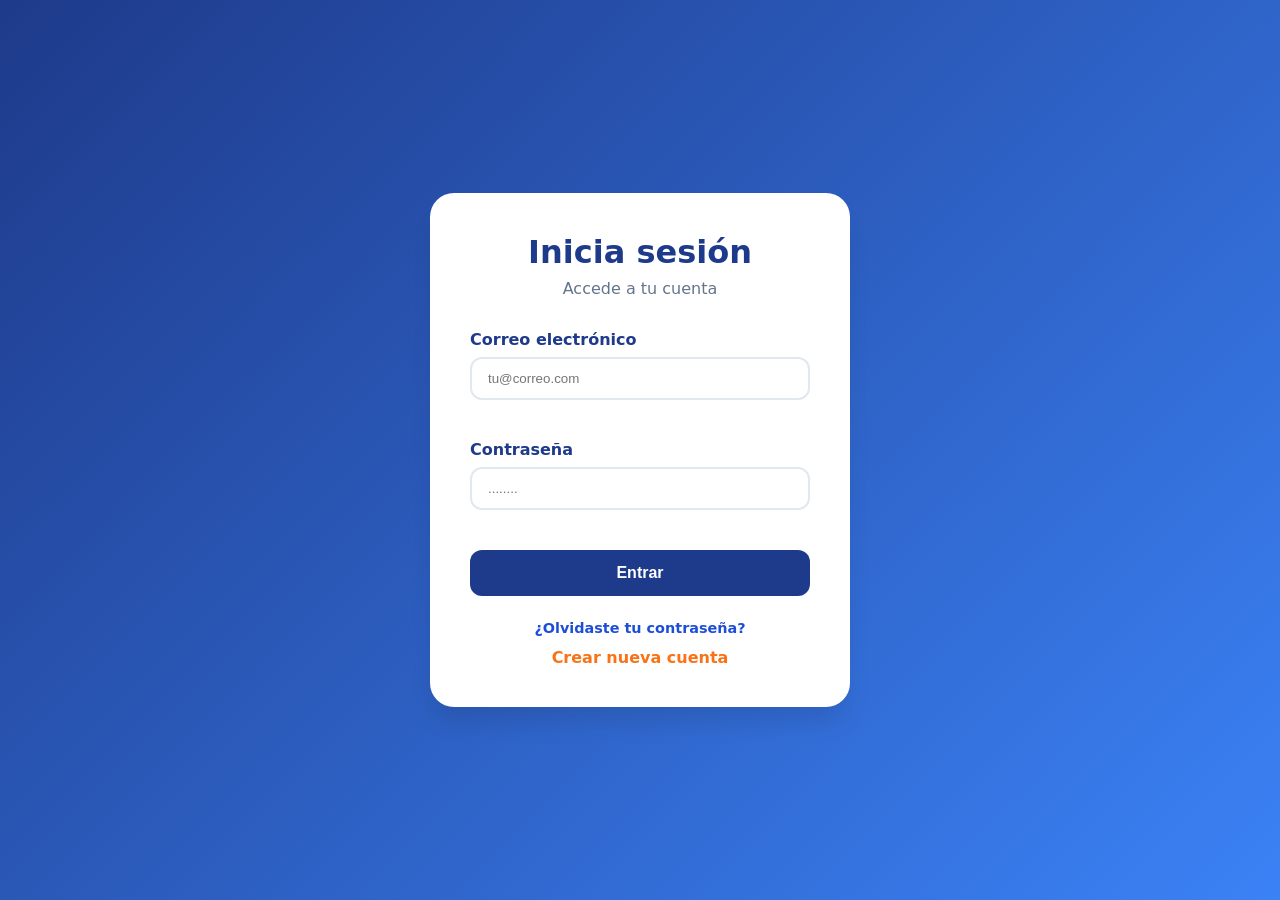
==== maqueta/login.html @ 9e7e3cd6 "Se directorio con maquetado del proyecto" ====
<!DOCTYPE html>
<html lang="es">
<head>
    <meta charset="UTF-8">
    <meta name="viewport" content="width=device-width, initial-scale=1.0">
    <title>Inicia Sesión - Turnera</title>
    <link rel="stylesheet" href="css/login.css">
  
</head>
<body class="login-page">
    <main class="login-card">
        <h1 class="login-title">Inicia sesión</h1>
        <p class="login-subtitle">Accede a tu cuenta</p>

        <form id="loginForm" novalidate>
            <div class="form-group">
                <label for="email">Correo electrónico</label>
                <input type="email" id="email" name="email" placeholder="tu@correo.com" required>
                <span class="error-message" id="emailError"></span>
            </div>

            <div class="form-group">
                <label for="password">Contraseña</label>
                <input type="password" id="password" name="password" placeholder="........" required>
                <span class="error-message" id="passwordError"></span>
            </div>

            <button type="submit" id="btnEntrar" class="btn-primary">Entrar</button>
        </form>

        <div class="login-footer">
            <a href="recuperar.html" class="link-secondary">¿Olvidaste tu contraseña?</a>
            <a href="registro.html" class="link-accent">Crear nueva cuenta</a>
        </div>
    </main>

    <script src="js/login.js"></script>
</body>
</html>
---- maqueta/css/login.css ----
:root {
    --primary-blue: #1d4ed8;
    --hover-blue: #1e40af;
    --orange-accent: #f97316;
    --error-red: #ef4444;
    --text-muted: #64748b;
}

* { box-sizing: border-box; margin: 0; padding: 0; }

.login-page {
    background: linear-gradient(135deg, #1e3a8a 0%, #3b82f6 100%);
    height: 100vh;
    display: flex;
    justify-content: center;
    align-items: center;
    font-family: 'Inter', system-ui, sans-serif;
}

.login-card {
    background: white;
    padding: 2.5rem;
    border-radius: 24px;
    width: 100%;
    max-width: 420px;
    box-shadow: 0 20px 25px -5px rgba(0, 0, 0, 0.1);
    text-align: center;
}

.login-title { color: #1e3a8a; font-size: 2rem; margin-bottom: 0.5rem; }
.login-subtitle { color: var(--text-muted); margin-bottom: 2rem; }

.form-group { text-align: left; margin-bottom: 1.25rem; }
.form-group label { display: block; color: #1e3a8a; font-weight: 600; margin-bottom: 0.5rem; }

input {
    width: 100%;
    padding: 0.75rem 1rem;
    border: 2px solid #e2e8f0;
    border-radius: 12px;
    outline: none;
    transition: border-color 0.2s;
}

input:focus { border-color: var(--primary-blue); }
input.invalid { border-color: var(--error-red); }

.error-message {
    color: var(--error-red);
    font-size: 0.75rem;
    height: 1rem;
    display: block;
    margin-top: 0.25rem;
}

.btn-primary {
    width: 100%;
    padding: 0.85rem;
    background: #1e3a8a;
    color: white;
    border: none;
    border-radius: 12px;
    font-weight: bold;
    font-size: 1rem;
    cursor: pointer;
    transition: background 0.3s;
}

.btn-primary:hover { background: var(--hover-blue); }

.login-footer { margin-top: 1.5rem; display: flex; flex-direction: column; gap: 0.75rem; }

.link-secondary { color: var(--primary-blue); text-decoration: none; font-size: 0.9rem; font-weight: 600; }
.link-accent { color: var(--orange-accent); text-decoration: none; font-weight: bold; }
.link-accent:hover { text-decoration: underline; }
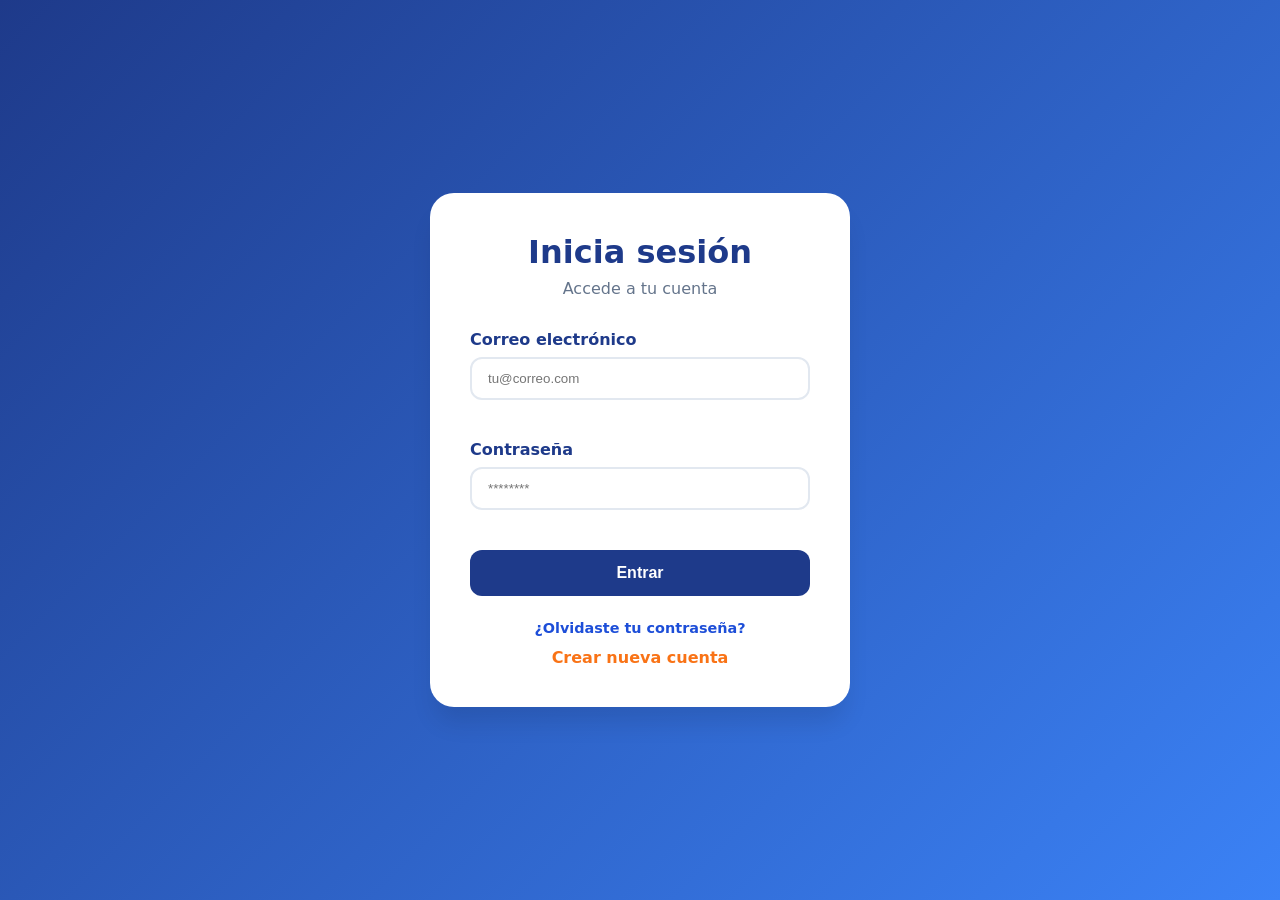
==== commit 7bafa348: "se actualiza maqueta" ====
--- a/maqueta/login.html
+++ b/maqueta/login.html
@@ -1,39 +1,120 @@
 <!DOCTYPE html>
 <html lang="es">
+
 <head>
+
     <meta charset="UTF-8">
+
     <meta name="viewport" content="width=device-width, initial-scale=1.0">
+
     <title>Inicia Sesión - Turnera</title>
+
+    <!-- CSS -->
     <link rel="stylesheet" href="css/login.css">
-  
+
 </head>
+
 <body class="login-page">
+
     <main class="login-card">
+
+        <!-- Título -->
         <h1 class="login-title">Inicia sesión</h1>
-        <p class="login-subtitle">Accede a tu cuenta</p>
 
+        <p class="login-subtitle">
+            Accede a tu cuenta
+        </p>
+
+        <!-- Formulario -->
         <form id="loginForm" novalidate>
+
+            <!-- Email -->
             <div class="form-group">
-                <label for="email">Correo electrónico</label>
-                <input type="email" id="email" name="email" placeholder="tu@correo.com" required>
-                <span class="error-message" id="emailError"></span>
+
+                <label for="email">
+                    Correo electrónico
+                </label>
+
+                <input
+                    type="email"
+                    id="email"
+                    name="email"
+                    placeholder="tu@correo.com"
+                    required
+                >
+
+                <span
+                    class="error-message"
+                    id="emailError"
+                ></span>
+
             </div>
 
+            <!-- Password -->
             <div class="form-group">
-                <label for="password">Contraseña</label>
-                <input type="password" id="password" name="password" placeholder="........" required>
-                <span class="error-message" id="passwordError"></span>
+
+                <label for="password">
+                    Contraseña
+                </label>
+
+                <input
+                    type="password"
+                    id="password"
+                    name="password"
+                    placeholder="********"
+                    required
+                >
+
+                <span
+                    class="error-message"
+                    id="passwordError"
+                ></span>
+
             </div>
 
-            <button type="submit" id="btnEntrar" class="btn-primary">Entrar</button>
+            <!-- Botón -->
+            <button
+                type="submit"
+                id="btnEntrar"
+                class="btn-primary"
+            >
+                Entrar
+            </button>
+
         </form>
 
+        <!-- Links -->
         <div class="login-footer">
-            <a href="recuperar.html" class="link-secondary">¿Olvidaste tu contraseña?</a>
-            <a href="registro.html" class="link-accent">Crear nueva cuenta</a>
+
+            <a
+                href="recuperar.html"
+                class="link-secondary"
+            >
+                ¿Olvidaste tu contraseña?
+            </a>
+
+            <a
+                href="registro.html"
+                class="link-accent"
+            >
+                Crear nueva cuenta
+            </a>
+
         </div>
+
     </main>
 
+    <!-- JS -->
     <script src="js/login.js"></script>
+
 </body>
-</html>+
+</html>
+
+
+
+
+
+
+
+
--- a/maqueta/css/login.css
+++ b/maqueta/css/login.css
@@ -1,75 +1,228 @@
 :root {
+
     --primary-blue: #1d4ed8;
+
     --hover-blue: #1e40af;
+
     --orange-accent: #f97316;
+
     --error-red: #ef4444;
+
     --text-muted: #64748b;
 }
 
-* { box-sizing: border-box; margin: 0; padding: 0; }
+/* Reset */
+
+* {
+
+    box-sizing: border-box;
+
+    margin: 0;
+
+    padding: 0;
+}
+
+/* Body */
 
 .login-page {
-    background: linear-gradient(135deg, #1e3a8a 0%, #3b82f6 100%);
+
+    background:
+        linear-gradient(
+            135deg,
+            #1e3a8a 0%,
+            #3b82f6 100%
+        );
+
     height: 100vh;
+
     display: flex;
+
     justify-content: center;
+
     align-items: center;
-    font-family: 'Inter', system-ui, sans-serif;
-}
+
+    font-family:
+        'Inter',
+        system-ui,
+        sans-serif;
+}
+
+/* Card */
 
 .login-card {
+
     background: white;
+
     padding: 2.5rem;
+
     border-radius: 24px;
+
     width: 100%;
+
     max-width: 420px;
-    box-shadow: 0 20px 25px -5px rgba(0, 0, 0, 0.1);
+
+    box-shadow:
+        0 20px 25px -5px
+        rgba(0, 0, 0, 0.1);
+
     text-align: center;
 }
 
-.login-title { color: #1e3a8a; font-size: 2rem; margin-bottom: 0.5rem; }
-.login-subtitle { color: var(--text-muted); margin-bottom: 2rem; }
-
-.form-group { text-align: left; margin-bottom: 1.25rem; }
-.form-group label { display: block; color: #1e3a8a; font-weight: 600; margin-bottom: 0.5rem; }
+/* Títulos */
+
+.login-title {
+
+    color: #1e3a8a;
+
+    font-size: 2rem;
+
+    margin-bottom: 0.5rem;
+}
+
+.login-subtitle {
+
+    color: var(--text-muted);
+
+    margin-bottom: 2rem;
+}
+
+/* Formulario */
+
+.form-group {
+
+    text-align: left;
+
+    margin-bottom: 1.25rem;
+}
+
+.form-group label {
+
+    display: block;
+
+    color: #1e3a8a;
+
+    font-weight: 600;
+
+    margin-bottom: 0.5rem;
+}
+
+/* Inputs */
 
 input {
+
     width: 100%;
+
     padding: 0.75rem 1rem;
+
     border: 2px solid #e2e8f0;
+
     border-radius: 12px;
+
     outline: none;
+
     transition: border-color 0.2s;
 }
 
-input:focus { border-color: var(--primary-blue); }
-input.invalid { border-color: var(--error-red); }
+input:focus {
+
+    border-color: var(--primary-blue);
+}
+
+input.invalid {
+
+    border-color: var(--error-red);
+}
+
+/* Errores */
 
 .error-message {
+
     color: var(--error-red);
+
     font-size: 0.75rem;
+
     height: 1rem;
+
     display: block;
+
     margin-top: 0.25rem;
 }
 
+/* Botón */
+
 .btn-primary {
+
     width: 100%;
+
     padding: 0.85rem;
+
     background: #1e3a8a;
+
     color: white;
+
     border: none;
+
     border-radius: 12px;
+
     font-weight: bold;
+
     font-size: 1rem;
+
     cursor: pointer;
+
     transition: background 0.3s;
 }
 
-.btn-primary:hover { background: var(--hover-blue); }
-
-.login-footer { margin-top: 1.5rem; display: flex; flex-direction: column; gap: 0.75rem; }
-
-.link-secondary { color: var(--primary-blue); text-decoration: none; font-size: 0.9rem; font-weight: 600; }
-.link-accent { color: var(--orange-accent); text-decoration: none; font-weight: bold; }
-.link-accent:hover { text-decoration: underline; }+.btn-primary:hover {
+
+    background: var(--hover-blue);
+}
+
+/* Footer */
+
+.login-footer {
+
+    margin-top: 1.5rem;
+
+    display: flex;
+
+    flex-direction: column;
+
+    gap: 0.75rem;
+}
+
+/* Links */
+
+.link-secondary {
+
+    color: var(--primary-blue);
+
+    text-decoration: none;
+
+    font-size: 0.9rem;
+
+    font-weight: 600;
+}
+
+.link-accent {
+
+    color: var(--orange-accent);
+
+    text-decoration: none;
+
+    font-weight: bold;
+}
+
+.link-accent:hover {
+
+    text-decoration: underline;
+}
+
+
+
+
+
+
+
+
+
